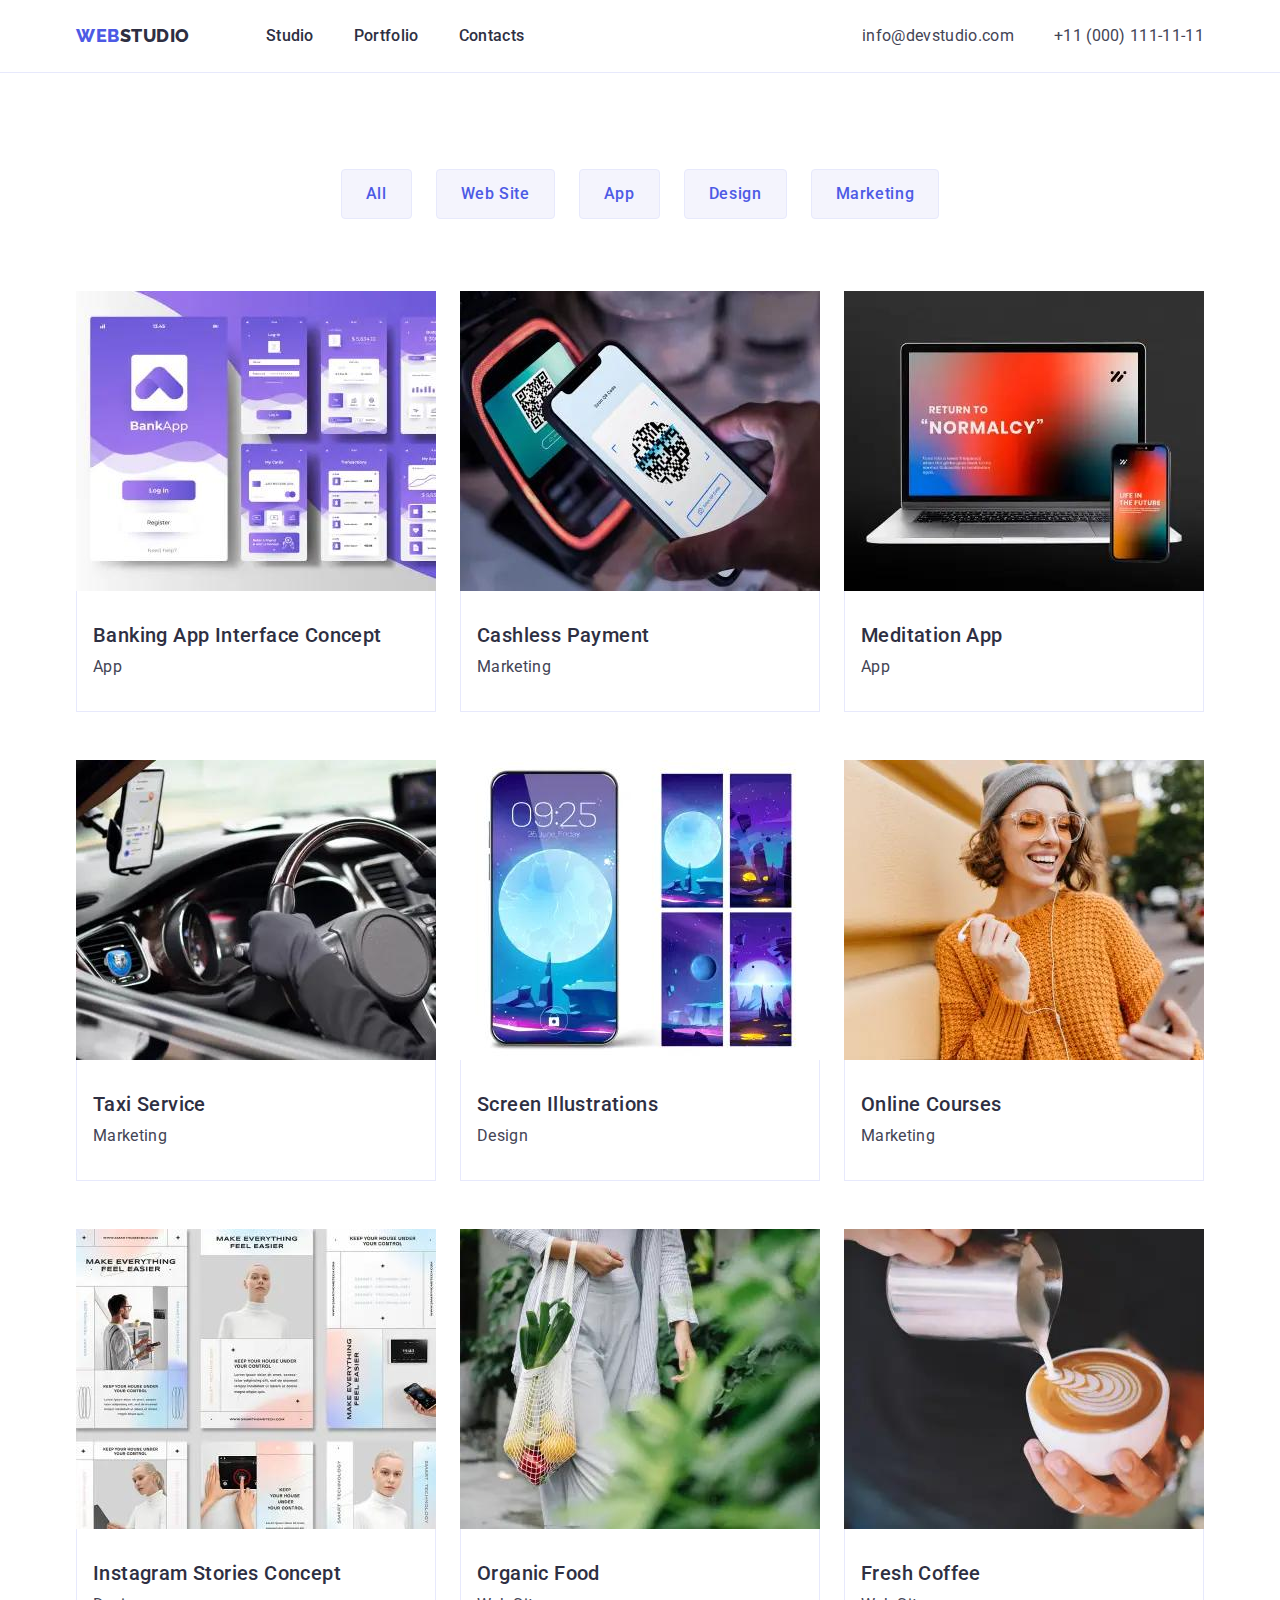
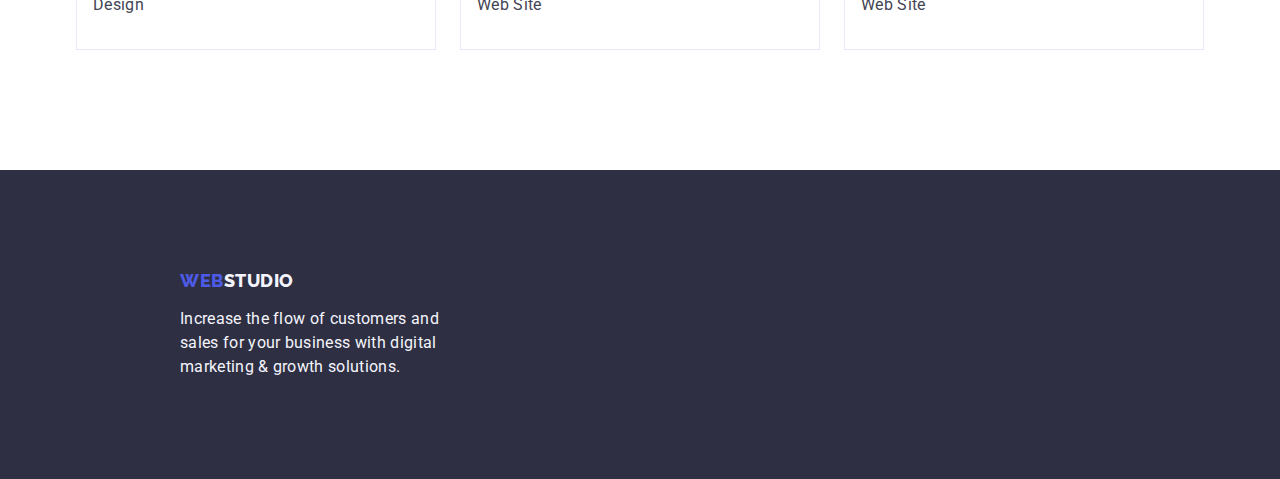
==== portfolio.html @ e99a3bf4 "Initial commit" ====
<!DOCTYPE html>
<html lang="en">
  <head>
    <meta charset="UTF-8" />
    <meta name="viewport" content="width=device-width, initial-scale=1.0" />
    <title>Portfolio</title>
    <link rel="preconnect" href="https://fonts.googleapis.com" />
    <link rel="preconnect" href="https://fonts.gstatic.com" crossorigin />
    <link
      href="https://fonts.googleapis.com/css2?family=Raleway:wght@800&family=Roboto:wght@400;500;700;900&display=swap"
      rel="stylesheet"
    />
    <!-- Normalize -->
    <link
      rel="stylesheet"
      href="https://cdn.jsdelivr.net/npm/modern-normalize@2.0.0/modern-normalize.min.css"
    />
    <link rel="stylesheet" href="./css/styles.css" />
  </head>
  <body>
    <!-- header -->
    <header class="header">
      <!-- navigation -->
      <div class="container header-div">
        <nav class="navigator">
          <a class="logo-header link" href="./index.html"
            >Web<span class="logo-color">Studio</span></a
          >
          <ul class="menu list">
            <li class="menu-item">
              <a class="menu-link link" href="./index.html">Studio</a>
            </li>
            <li class="menu-item">
              <a class="menu-link link" href="./portfolio.html">Portfolio</a>
            </li>
            <li class="menu-item">
              <a class="menu-link link" href="">Contacts</a>
            </li>
          </ul>
        </nav>
        <address class="contact">
          <ul class="contact-list list">
            <li class="contact-item">
              <a class="contact-link link" href="mailto:info@devstudio.com"
                >info@devstudio.com</a
              >
            </li>
            <li class="contact-item">
              <a class="contact-link link" href="tel:+110001111111"
                >+11 (000) 111-11-11</a
              >
            </li>
          </ul>
        </address>
      </div>
    </header>
    <main>
      <section class="portfolio">
        <div class="container">
          <h1 class="main-title visually-hidden">Work gallery</h1>
          <ul class="menu-list list">
            <li class="menu-items">
              <button class="menu-btn-item" type="button">All</button>
            </li>
            <li class="menu-items">
              <button class="menu-btn-item" type="button">Web Site</button>
            </li>
            <li class="menu-items">
              <button class="menu-btn-item" type="button">App</button>
            </li>
            <li class="menu-items">
              <button class="menu-btn-item" type="button">Design</button>
            </li>
            <li class="menu-items">
              <button class="menu-btn-item" type="button">Marketing</button>
            </li>
          </ul>
          <ul class="gallety-list list">
            <li class="gallety-item">
              <a class="link">
                <img
                  class="gallery-img"
                  src="./images/portfolio/banking-app.jpg"
                  alt="Banking App Interface Concept"
                  width="360"
                />
                <div class="gallery-box">
                  <h2 class="gallery-title">Banking App Interface Concept</h2>
                  <p class="gallery-desc">App</p>
                </div>
              </a>
            </li>
            <li class="gallety-item">
              <a class="link">
                <img
                  class="gallery-img"
                  src="./images/portfolio/cashless-payment.jpg"
                  alt="Cashless Payment"
                  width="360"
                />
                <div class="gallery-box">
                  <h2 class="gallery-title">Cashless Payment</h2>
                  <p class="gallery-desc">Marketing</p>
                </div>
              </a>
            </li>
            <li class="gallety-item">
              <a class="link">
                <img
                  class="gallery-img"
                  src="./images/portfolio/meditation-app.jpg"
                  alt="Meditation App"
                  width="360"
                />
                <div class="gallery-box">
                  <h2 class="gallery-title">Meditation App</h2>
                  <p class="gallery-desc">App</p>
                </div>
              </a>
            </li>
            <li class="gallety-item">
              <a class="link">
                <img
                  class="gallery-img"
                  src="./images/portfolio/taxi-service.jpg"
                  alt="Taxi Service"
                  width="360"
                />
                <div class="gallery-box">
                  <h2 class="gallery-title">Taxi Service</h2>
                  <p class="gallery-desc">Marketing</p>
                </div>
              </a>
            </li>
            <li class="gallety-item">
              <a class="link">
                <img
                  class="gallery-img"
                  src="./images/portfolio/screen-illustrations.jpg"
                  alt="Screen Illustrations"
                  width="360"
                />
                <div class="gallery-box">
                  <h2 class="gallery-title">Screen Illustrations</h2>
                  <p class="gallery-desc">Design</p>
                </div>
              </a>
            </li>
            <li class="gallety-item">
              <a class="link">
                <img
                  class="gallery-img"
                  src="./images/portfolio/online-courses.jpg"
                  alt="Marketing Online Courses"
                  width="360"
                />
                <div class="gallery-box">
                  <h2 class="gallery-title">Online Courses</h2>
                  <p class="gallery-desc">Marketing</p>
                </div>
              </a>
            </li>
            <li class="gallety-item">
              <a class="link">
                <img
                  class="gallery-img"
                  src="./images/portfolio/instagram.jpg"
                  alt="Instagram Stories Concept"
                  width="360"
                />
                <div class="gallery-box">
                  <h2 class="gallery-title">Instagram Stories Concept</h2>
                  <p class="gallery-desc">Design</p>
                </div>
              </a>
            </li>
            <li class="gallety-item">
              <a class="link"
                ><img
                  class="gallery-img"
                  src="./images/portfolio/organic-food.jpg"
                  alt="Web Site Organic Food"
                  width="360"
                />
                <div class="gallery-box">
                  <h2 class="gallery-title">Organic Food</h2>
                  <p class="gallery-desc">Web Site</p>
                </div>
              </a>
            </li>
            <li class="gallety-item">
              <a class="link"
                ><img
                  class="gallery-img"
                  src="./images/portfolio/fresh-coffee.jpg"
                  alt="web site Fresh Coffee"
                  width="360"
                />
                <div class="gallery-box">
                  <h2 class="gallery-title">Fresh Coffee</h2>
                  <p class="gallery-desc">Web Site</p>
                </div>
              </a>
            </li>
          </ul>
        </div>
      </section>
    </main>
    <!-- footer -->
    <footer class="footer">
      <div class="container footer-left">
        <a class="logo-footer link" href="./index.html"
          >Web<span class="logo-color-white">Studio</span></a
        >
        <p class="footer-text">
          Increase the flow of customers and sales for your business with
          digital marketing & growth solutions.
        </p>
      </div>
    </footer>
  </body>
</html>
---- css/styles.css ----
:root {
  /* Colors */
  --primary-brand: #4D5AE5;
  --pressed-state: #404BBF;
  --dark: #2E2F42;
  --success: #31D0AA;
  --text: #434455;
  --subtitle-text: #8E8F99;
  --accent: #ECF1F4;
  --accent-secondary: #e7e9fc;
  --light: #F4F4FD;
  --modal-overlay: rgba(46, 47, 66, 0.4);
  --hero-background: rgba(46, 47, 66, 0.7);
  --white-background: #ffffff;
  --modal-background: #FCFCFC;

  --indent: 24px;
  /* --items: 3; */
  /* fonts */
  --primary-font: 'Roboto', sans-serif;
}

/* basic style */
body {
  font-family: var(--primary-font);
  color: var(--text, #434455);
  background-color: var(--white-background, #ffffff);
}

h1,
h2,
h3,
h4,
h5,
h6 {
  color: var(--dark, #2E2F42);
}

h1,
h2,
h3,
h4,
h5,
h6,
p {
  margin: 0;
}

a {
  text-decoration: none;
  color: currentColor;
}

ul {
  list-style: none;
  padding: 0;
  margin: 0;
}

.img {
  display: block;
  max-width: 100%;
  height: auto;
}

button {
  font-family: inherit;
  color: inherit;
  cursor: pointer;
}

.link {
  text-decoration: none;

}

.list {
  list-style: none;
  margin: 0;
  padding: 0;
}

img {
  display: block;
  /* width: 100%;
    height: auto; */
}

.visually-hidden {
  position: absolute;
  white-space: nowrap;
  width: 1px;
  height: 1px;
  overflow: hidden;
  border: 0;
  padding: 0;
  clip: rect(0 0 0 0);
  clip-path: inset(50%);
  margin: -1px;
}

.container {
  width: 1158px;
  padding-left: 15px;
  padding-right: 15px;
  margin-left: auto;
  margin-right: auto;
}

/* flex grid */
.card-set {
  display: flex;
  flex-wrap: wrap;
  gap: var(--indent)
}

.card-set-items {
  flex-basis: calc((100% - var(--indent) * (var(--items) - 1) / var(--items)));
}

/* header */

.header {
  border-bottom: 1px solid #e7e9fc;
}

.header-div {
  display: flex;
  align-items: center;
  /* padding-bottom: 24px;
padding-top: 24px; */

}

.logo-header {
  font-family: 'Raleway', sans-serif;
  color: var(--primary-brand, #4D5AE5);
  font-size: 18px;
  font-weight: 800;
  line-height: 1.17;
  letter-spacing: 0.03em;
  text-transform: uppercase;
  margin-right: 76px;
  padding-bottom: 24px;
  padding-top: 24px;
}

.logo-color {
  color: var(--dark, #2E2F42);
}


.navigator {
  display: flex;
  align-items: center;

  /* padding-bottom: 24px;
padding-top: 24px; */


}

.menu {
  display: flex;
  gap: 40px;
}

.menu-item {

}

.menu-link {

  font-size: 16px;
  font-weight: 500;
  line-height: 1.5;
  letter-spacing: 0.02em;
  color: var(--dark, #2E2F42);

  padding-top: 24px;
  padding-bottom: 24px;
}

.menu-link:hover,
.menu-link:focus {
  color: var(--pressed-state, #404BBF);
}

.contact {
  font-style: normal;
  margin-left: auto;
}

.contact-list {
  display: flex;
  gap: 40px;
}

.contact-item {
  padding-top: 24px;
  padding-bottom: 24px;
}

.contact-link {
  font-size: 16px;
  line-height: 24px;
  letter-spacing: 0.32px;
  color: var(--text, #434455);
}

.contact-link:hover,
.contact-link:focus {
  color: var(--pressed-state, #404BBF);
}

/* HERO */
.hero {
  background-color: var(--dark, #2E2F42);
  padding-bottom: 188px;
  padding-top: 188px;
}

.hero-title {
  font-size: 56px;
  font-weight: 700;
  line-height: 1.07;
  letter-spacing: 0.02em;
  color: var(--white-background, #FFF);
  text-align: center;

  max-width: 496px;
  text-align: center;
  margin-left: auto;
  margin-right: auto;
  margin-bottom: 48px;
}

.hero-button {
  font-size: 16px;
  font-weight: 500;
  line-height: 1.5;
  letter-spacing: 0.04em;
  color: var(--white-background, #FFF);
  background-color: var(--primary-brand, #4D5AE5);

  display: block;
  padding: 16px 32px;
  min-width: 169px;
  height: 56px;
  margin-left: auto;
  margin-right: auto;
  border: none;
  border-radius: 4px;
  background: var(--iris, #4D5AE5);
  box-shadow: 0px 4px 4px 0px rgba(0, 0, 0, 0.15);
}

.hero-button:hover,
.hero-button:focus {
  background-color: var(--pressed-state, #404BBF);
}

/* Advantages */
.advantages {
  padding-top: 120px;
  padding-bottom: 120px;

}

.advantages-title {}

.advantages-list {
  display: flex;
  gap: 24px;

}

.advantages-item {
  flex-basis: calc((100% - 72px) / 4);
}

.subtitle {
  font-size: 20px;
  font-weight: 500;
  line-height: 1.2;
  letter-spacing: 0.02em;
  margin-bottom: 8px;
}

.item-desc {
  font-size: 16px;
  line-height: 1.5;
  letter-spacing: 0.02em;
}

/* Our works */
.work {
  padding-bottom: 120px;
}

.work-title {
  text-align: center;
  font-size: 36px;
  font-weight: 700;
  line-height: 1.11;
  letter-spacing: 0.02em;
  text-transform: capitalize;

  margin-bottom: 72px;
  margin-left: auto;
  margin-right: auto;
}

.work-list {
  display: flex;
  gap: 24px;
}

.work-item {
  flex-basis: calc((100% - 3 * 16px) / 3);
}

.work-pic {}


/* Our team */
.team {
  background-color: var(--light, #F4F4FD);
  padding-top: 120px;
  padding-bottom: 120px;
}

.team-title {
  text-align: center;
  font-size: 36px;
  font-weight: 700;
  line-height: 1.11;
  letter-spacing: 0.02em;
  text-transform: capitalize;
  margin-bottom: 72px;
}

.team-list {
  display: flex;
  gap: 24px;
}

.team-item {
  flex-basis: calc((100% - 3 * 24px) / 4);
  background-color: var(--white-background, #ffffff);
  box-shadow: 0px 2px 1px 0px rgba(46, 47, 66, 0.08), 0px 1px 1px 0px rgba(46, 47, 66, 0.16), 0px 1px 6px 0px rgba(46, 47, 66, 0.08);
  border-radius: 0px 0px 4px 4px;
}

.img {
  display: block;
}


/* .team-pic {
} */
.team-subtitle {
  text-align: center;
  font-size: 20px;
  font-weight: 500;
  line-height: 1.2;
  letter-spacing: 0.02em;

  margin-bottom: 8px;
}

.subtitle-desc {
  text-align: center;
  font-size: 16px;
  line-height: 1.5;
  letter-spacing: 0.02em;
}

.team-card {
  padding: 32px 16px;
}

/* footer */
.footer {
  background-color: var(--dark, #2E2F42);
  padding-top: 100px;
  padding-bottom: 100px;
}

.logo-footer {
  font-family: 'Raleway', sans-serif;
  color: var(--primary-brand, #4D5AE5);
  font-size: 18px;
  font-weight: 800;
  line-height: 1.17;
  letter-spacing: 0.03em;
  text-transform: uppercase;

  display: inline-block;
  margin-bottom: 16px;
}

.logo-color-white {
  color: var(--light, #F4F4FD)
}

.footer-text {
  color: var(--light, #F4F4FD);
  font-size: 16px;
  line-height: 1.5;
  letter-spacing: 0.02em;

  max-width: 264px;
}

.footer-left {
  margin-left: 165px;
}

/* portfolio */
.portfolio {
  padding-top: 96px;
  padding-bottom: 120px;
}
.main-title {}

.menu-list {
  display: flex;
  gap: 24px;
  margin-bottom: 72px;
  justify-content: center; 
}

.menu-items {
  
}

.menu-btn-item {
  color: var(--primary-brand, #4D5AE5);
  background-color: var(--light, #F4F4FD);
  border: 1px solid var(--accent-secondary, #e7e9fc);
  border-radius: 4px; 
  padding: 12px 24px;

  text-align: center;
  font-size: 16px;
  font-weight: 500;
  line-height: 1.5;
  letter-spacing: 0.04em;
 
}

.menu-btn-item:hover,
.menu-btn-item:focus {
  color: var(--white-background, #FFF);
  background-color: var(--pressed-state, #404BBF);
  border: 1px solid transparent;
}

/* gallery */

.gallety-list {
  display: flex;
  flex-wrap: wrap;
  column-gap: 24px;
  row-gap: 48px; 
}

.gallety-item {
  width: calc((100% - 48px) / 3)
}

.gallery-img {}

.gallery-box {
  padding: 32px 16px;
  border: 1px solid #e7e9fc;
  border-top: none; 
}

.gallery-title {
  font-size: 20px;
  font-weight: 500;
  line-height: 1.2;
  letter-spacing: 0.02em;
  margin-bottom: 8px
}

.gallery-desc {
  font-size: 16px;
  line-height: 1.5;
  letter-spacing: 0.02em;

}
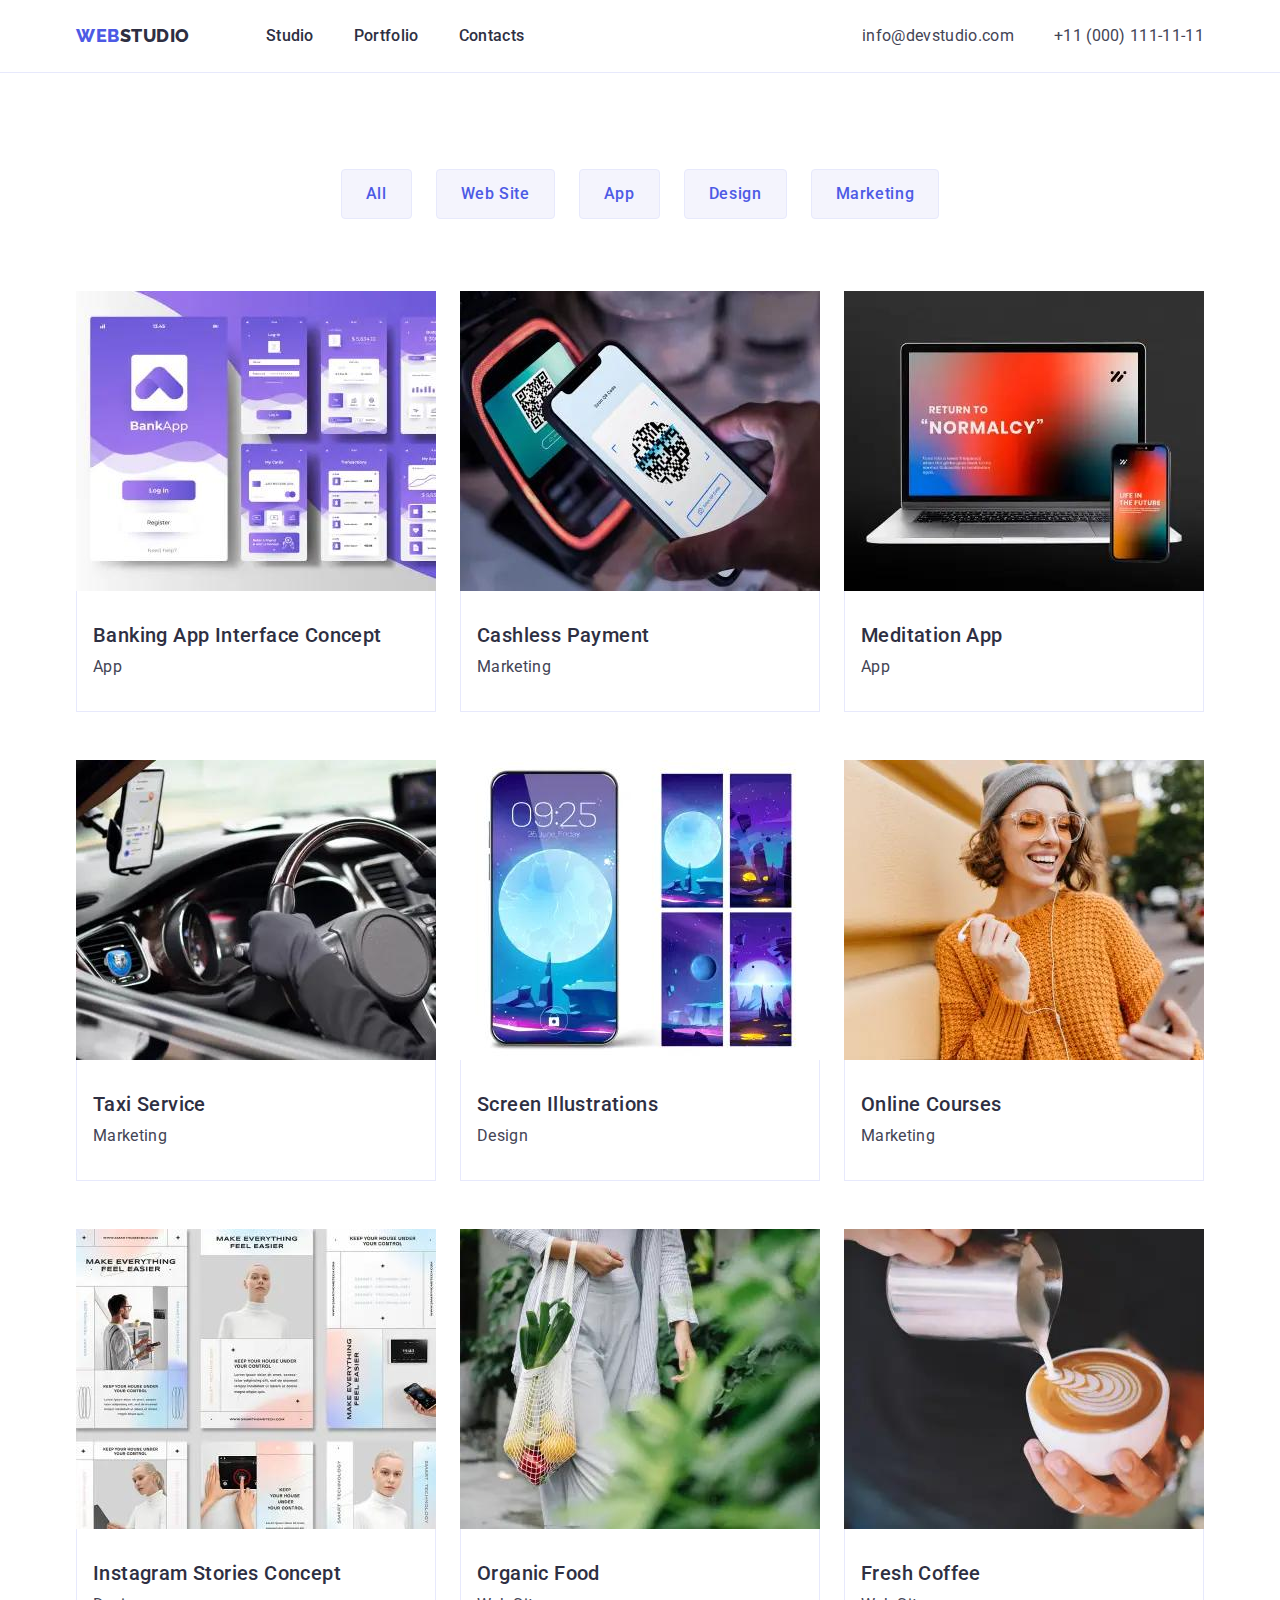
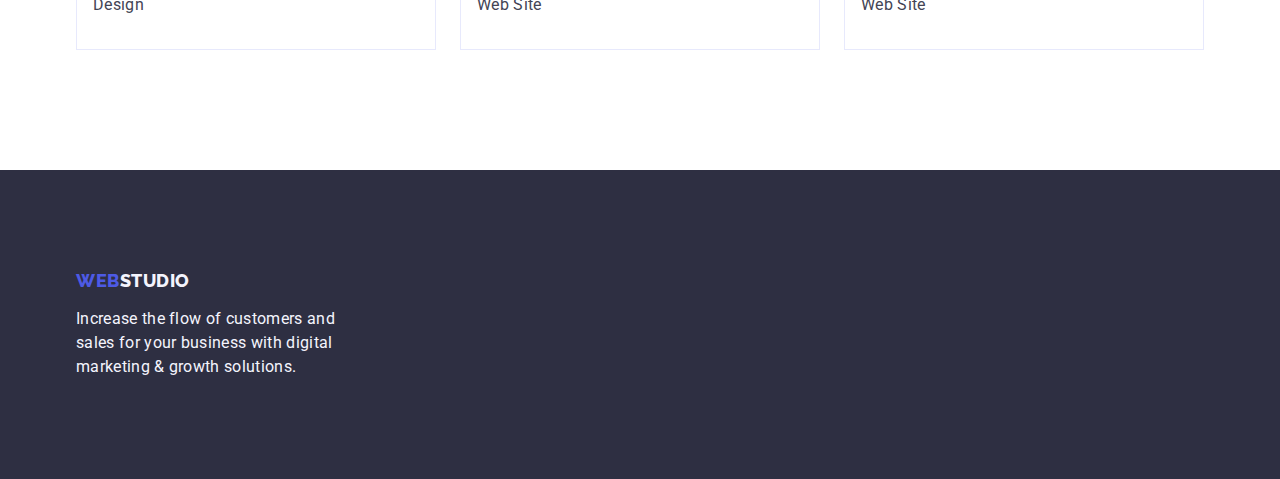
==== commit 2d0ce75a: "icons" ====
--- a/portfolio.html
+++ b/portfolio.html
@@ -75,8 +75,8 @@
               <button class="menu-btn-item" type="button">Marketing</button>
             </li>
           </ul>
-          <ul class="gallety-list list">
-            <li class="gallety-item">
+          <ul class="gallery-list list">
+            <li class="gallery-item">
               <a class="link">
                 <img
                   class="gallery-img"
@@ -90,7 +90,7 @@
                 </div>
               </a>
             </li>
-            <li class="gallety-item">
+            <li class="gallery-item">
               <a class="link">
                 <img
                   class="gallery-img"
@@ -104,7 +104,7 @@
                 </div>
               </a>
             </li>
-            <li class="gallety-item">
+            <li class="gallery-item">
               <a class="link">
                 <img
                   class="gallery-img"
@@ -118,7 +118,7 @@
                 </div>
               </a>
             </li>
-            <li class="gallety-item">
+            <li class="gallery-item">
               <a class="link">
                 <img
                   class="gallery-img"
@@ -132,7 +132,7 @@
                 </div>
               </a>
             </li>
-            <li class="gallety-item">
+            <li class="gallery-item">
               <a class="link">
                 <img
                   class="gallery-img"
@@ -146,7 +146,7 @@
                 </div>
               </a>
             </li>
-            <li class="gallety-item">
+            <li class="gallery-item">
               <a class="link">
                 <img
                   class="gallery-img"
@@ -160,7 +160,7 @@
                 </div>
               </a>
             </li>
-            <li class="gallety-item">
+            <li class="gallery-item">
               <a class="link">
                 <img
                   class="gallery-img"
@@ -174,7 +174,7 @@
                 </div>
               </a>
             </li>
-            <li class="gallety-item">
+            <li class="gallery-item">
               <a class="link"
                 ><img
                   class="gallery-img"
@@ -188,7 +188,7 @@
                 </div>
               </a>
             </li>
-            <li class="gallety-item">
+            <li class="gallery-item">
               <a class="link"
                 ><img
                   class="gallery-img"
--- a/css/styles.css
+++ b/css/styles.css
@@ -216,6 +216,12 @@
 /* HERO */
 .hero {
   background-color: var(--dark, #2E2F42);
+  background-image:linear-gradient(rgba(46, 47, 66, 0.70), rgba(46, 47, 66, 0.70)), url('../images/people-office.jpg');
+  background-repeat: no-repeat;
+  background-size: cover;
+  max-width: 1440px;
+  margin: 0 auto;
+  background-position: center;
   padding-bottom: 188px;
   padding-top: 188px;
 }
@@ -271,9 +277,25 @@
 
 .advantages-list {
   display: flex;
-  gap: 24px;
-
-}
+  gap: 24px;}
+
+.advantages-pic {
+  display: flex;
+  justify-content: center;
+  align-items: center;
+  width: 264px;
+  height: 112px;
+
+  background-color: var(--light);
+  border-radius: 4px;
+  margin-bottom: 8px;
+}
+
+
+.advantages-icon{
+  fill: #404BBF;
+}
+
 
 .advantages-item {
   flex-basis: calc((100% - 72px) / 4);
@@ -368,16 +390,100 @@
 
   margin-bottom: 8px;
 }
+/* Social icons */
+.social {
+  display: flex;
+  justify-content: center;
+  gap: 24px;
+
+}
+.social-item {
+
+}
+.social-link{
+  display: flex;
+  justify-content: center;
+  align-items: center;
+  width: 40px;
+  height: 40px;
+
+  background-color: var(--primary-brand);
+  border-radius: 50%;
+
+}
+.social-link:hover,
+.social-link:focus{
+  background-color: var(--success);
+}
+.social-icon {
+  fill: var(--light);
+}
+
 
 .subtitle-desc {
   text-align: center;
   font-size: 16px;
   line-height: 1.5;
   letter-spacing: 0.02em;
+  margin-bottom: 8px;
 }
 
 .team-card {
   padding: 32px 16px;
+}
+
+/* CUSTOMERS */
+
+.customers {
+  padding-top: 120px;
+  padding-bottom: 120px;
+}
+
+.customers-title{
+font-size: 36px;
+font-weight: 700;
+line-height: 1.11;
+letter-spacing: 0.02em;
+text-align: center;
+text-transform: capitalize;
+
+margin-bottom: 72px;
+}
+
+.customers-list {
+  display: flex;
+  justify-content: center;
+  gap: 24px;
+
+
+}
+
+.customers-items {
+
+}
+
+.customers-link {
+  display: flex;
+  justify-content: center;
+  align-items: center;
+  width: 168px;
+  height: 88px;
+
+
+  border-radius: 4px;
+  border: 1px solid var(--subtitle-text);
+}
+.customers-icon {
+  fill: var(--text);
+}
+.customers-link:hover,
+.customers-link:focus{
+  border-color: var(--pressed-state);
+
+}
+.customers-link:hover .customers-icon,
+.customers-link:focus .customers-icon{
+  fill: var(--pressed-state);
 }
 
 /* footer */
@@ -385,6 +491,14 @@
   background-color: var(--dark, #2E2F42);
   padding-top: 100px;
   padding-bottom: 100px;
+}
+.footer-flex{
+  display: flex;
+  gap: 120px;
+
+}
+.footer-left {
+
 }
 
 .logo-footer {
@@ -413,9 +527,46 @@
   max-width: 264px;
 }
 
-.footer-left {
-  margin-left: 165px;
-}
+.footer-right {}
+
+.footer-media {
+font-size: 16px;
+font-weight: 500;
+line-height: 1.5;
+letter-spacing: 0.02em;
+color: var(--white-background);
+
+margin-bottom: 16px;
+}
+
+.media {
+  display: flex;
+  justify-content: center;
+  gap: 16px;
+
+}
+.social-item {
+
+}
+.media-link{
+  display: flex;
+  justify-content: center;
+  align-items: center;
+  width: 40px;
+  height: 40px;
+
+  background-color: var(--primary-brand);
+  border-radius: 50%;
+
+}
+.media-link:hover,
+.media-link:focus{
+  background-color: var(--success);
+}
+
+
+
+
 
 /* portfolio */
 .portfolio {
@@ -455,19 +606,23 @@
   color: var(--white-background, #FFF);
   background-color: var(--pressed-state, #404BBF);
   border: 1px solid transparent;
+  box-shadow: 0px 2px 2px 0px rgba(0, 0, 0, 0.12), 0px 2px 1px 0px rgba(0, 0, 0, 0.08), 0px 3px 1px 0px rgba(0, 0, 0, 0.10);
+
 }
 
 /* gallery */
 
-.gallety-list {
+.gallery-list {
   display: flex;
   flex-wrap: wrap;
   column-gap: 24px;
   row-gap: 48px; 
 }
 
-.gallety-item {
-  width: calc((100% - 48px) / 3)
+.gallery-item {
+width: calc((100% - 48px) / 3);
+
+background-color: var(--white-background) #FFF;
 }
 
 .gallery-img {}
@@ -475,7 +630,16 @@
 .gallery-box {
   padding: 32px 16px;
   border: 1px solid #e7e9fc;
-  border-top: none; 
+  border-top: none;
+}
+.link{
+  box-shadow: none;
+}
+
+.gallery-item:hover,
+.gallery-item:focus {
+  box-shadow: 0px 2px 1px 0px rgba(46, 47, 66, 0.08), 0px 1px 1px 0px rgba(46, 47, 66, 0.16), 0px 1px 6px 0px rgba(46, 47, 66, 0.08);
+  cursor: pointer;
 }
 
 .gallery-title {
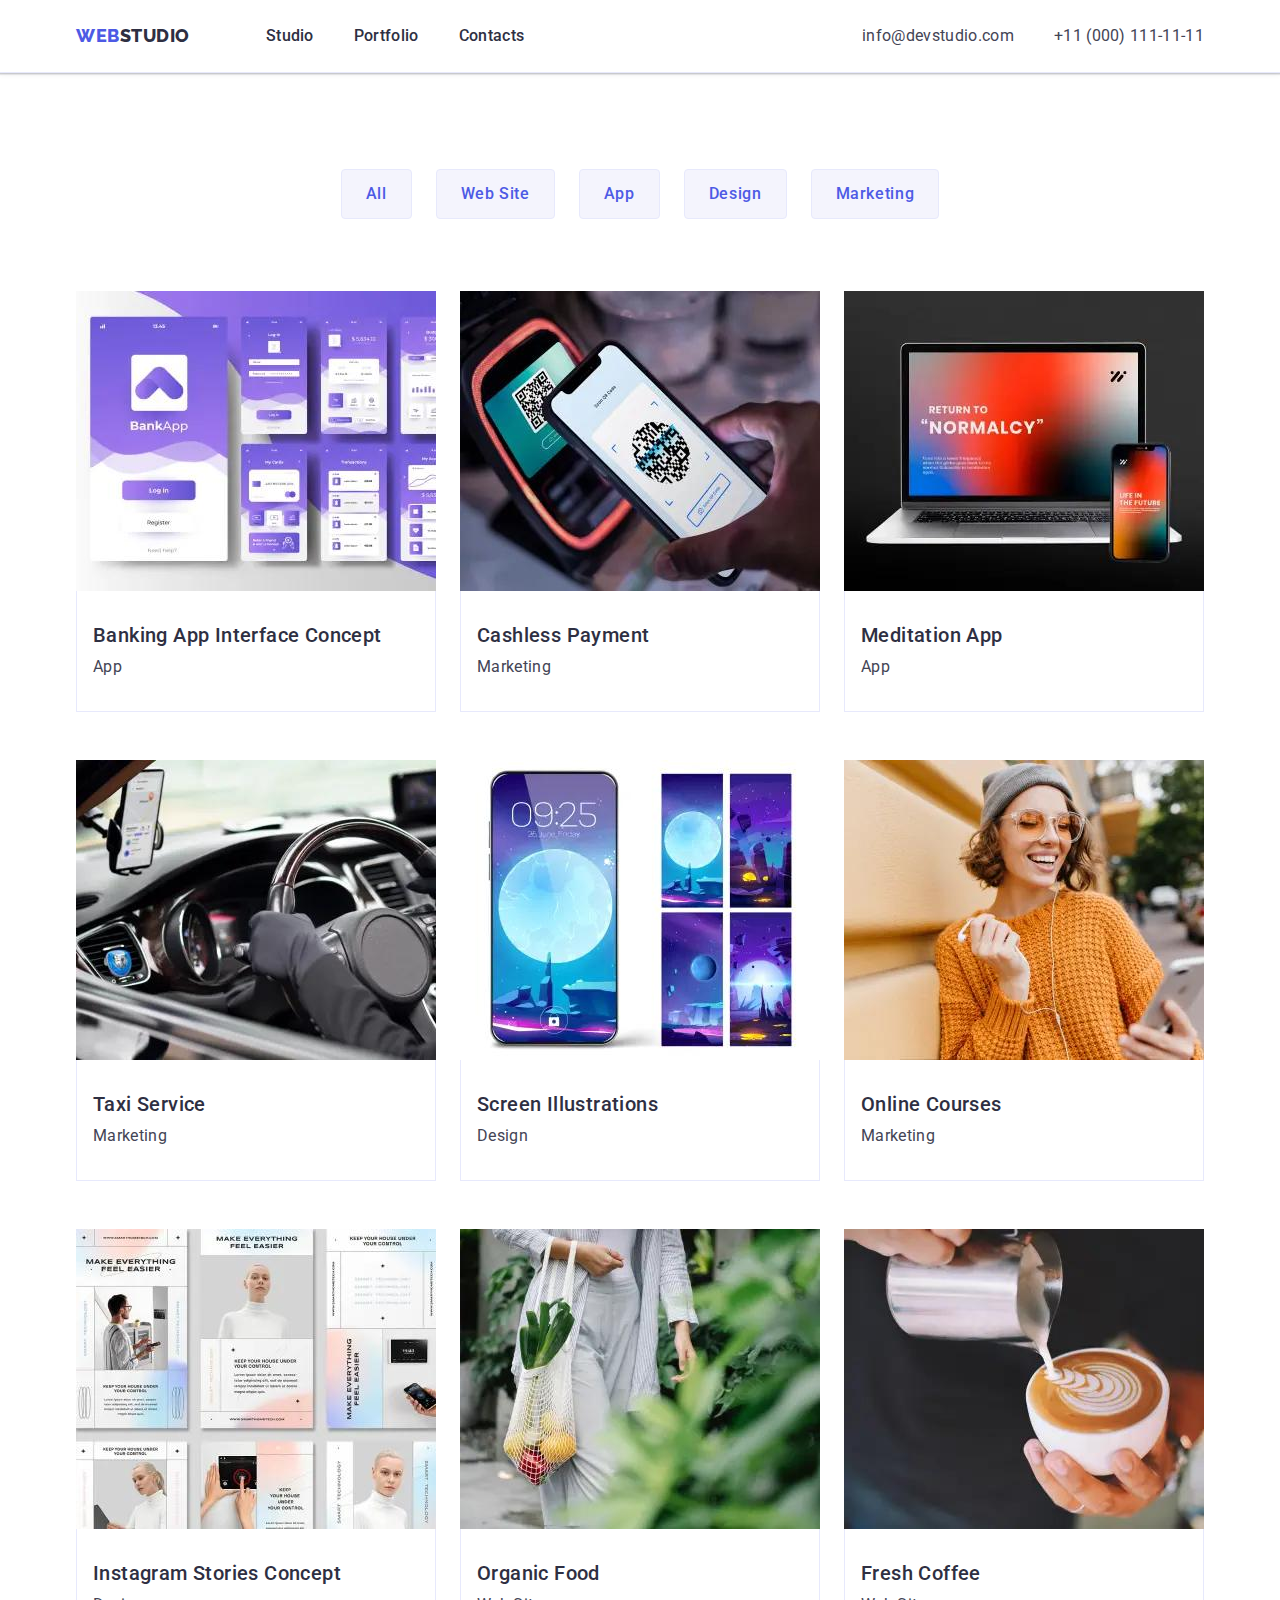
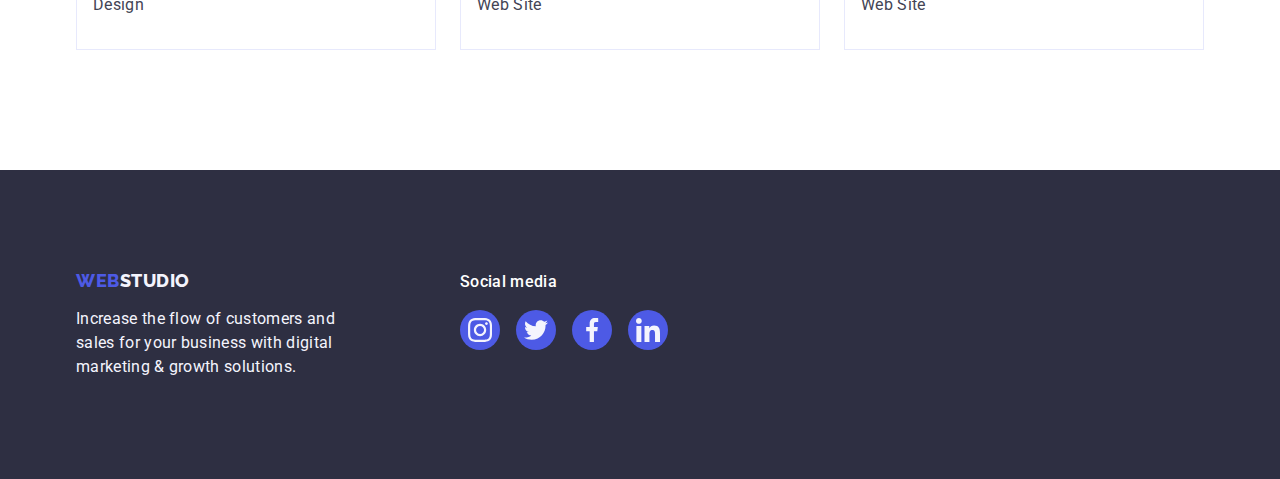
==== commit 5e2cd7b3: "mistake" ====
--- a/portfolio.html
+++ b/portfolio.html
@@ -20,40 +20,25 @@
   <body>
     <!-- header -->
     <header class="header">
+        
       <!-- navigation -->
       <div class="container header-div">
-        <nav class="navigator">
-          <a class="logo-header link" href="./index.html"
-            >Web<span class="logo-color">Studio</span></a
-          >
-          <ul class="menu list">
-            <li class="menu-item">
-              <a class="menu-link link" href="./index.html">Studio</a>
-            </li>
-            <li class="menu-item">
-              <a class="menu-link link" href="./portfolio.html">Portfolio</a>
-            </li>
-            <li class="menu-item">
-              <a class="menu-link link" href="">Contacts</a>
-            </li>
-          </ul>
-        </nav>
-        <address class="contact">
-          <ul class="contact-list list">
-            <li class="contact-item">
-              <a class="contact-link link" href="mailto:info@devstudio.com"
-                >info@devstudio.com</a
-              >
-            </li>
-            <li class="contact-item">
-              <a class="contact-link link" href="tel:+110001111111"
-                >+11 (000) 111-11-11</a
-              >
-            </li>
-          </ul>
-        </address>
-      </div>
-    </header>
+    <nav class="navigator">
+      <a class="logo-header link" href="./index.html">Web<span class="logo-color">Studio</span></a>
+      <ul class="menu list">
+        <li class="menu-item"><a class="menu-link link" href="./index.html" >Studio</a></li>
+        <li class="menu-item"><a class="menu-link link" href="./portfolio.html">Portfolio</a></li>
+        <li class="menu-item"><a class="menu-link link" href="">Contacts</a></li>
+      </ul>
+    </nav>
+    <address class="contact">
+      <ul class="contact-list list">
+        <li class="contact-item"><a class="contact-link link" href="mailto:info@devstudio.com">info@devstudio.com</a></li>
+        <li class="contact-item"><a class="contact-link link" href="tel:+110001111111">+11 (000) 111-11-11</a></li>
+      </ul>
+    </address>
+  </div>
+  </header>
     <main>
       <section class="portfolio">
         <div class="container">
@@ -208,15 +193,49 @@
     </main>
     <!-- footer -->
     <footer class="footer">
-      <div class="container footer-left">
-        <a class="logo-footer link" href="./index.html"
-          >Web<span class="logo-color-white">Studio</span></a
-        >
-        <p class="footer-text">
-          Increase the flow of customers and sales for your business with
-          digital marketing & growth solutions.
-        </p>
+      <div class="container footer-flex">
+      <div class="footer-left">
+      <a class="logo-footer link" href="./index.html"
+        >Web<span class="logo-color-white">Studio</span></a>
+          <p class="footer-text">
+            Increase the flow of customers and sales for your business with
+            digital marketing & growth solutions.
+          </p>
       </div>
+      <div class="footer-right">
+        <p class="footer-media">Social media</p>
+      <ul class="media">
+        <li class="media-item">
+          <a class="media-link" href="https://www.instagram.com/" target="_blank" rel="noopener noreferrer" aria-label="Instagram icon">
+            <svg class="social-icon" width="24" height="24">
+              <use href="./images/icons.svg#icon-instagram"></use>
+            </svg>
+          </a>
+        </li>
+        <li class="media-item">
+          <a class="media-link" href="https://twitter.com/" target="_blank" rel="noopener noreferrer" aria-label="Twitter icon">
+            <svg class="social-icon" width="24" height="24">
+              <use href="./images/icons.svg#icon-twitter"></use>
+            </svg>
+          </a>
+        </li>
+        <li class="media-item">
+          <a class="media-link" href="https://www.facebook.com/" target="_blank" rel="noopener noreferrer" aria-label="Facebook icon">
+            <svg class="social-icon" width="24" height="24">
+              <use href="./images/icons.svg#icon-facebook"></use>
+            </svg>
+          </a>
+        </li>
+        <li class="media-item">
+          <a class="media-link" href="https://www.linkedin.com/" target="_blank" rel="noopener noreferrer" aria-label="Linedin icon">
+            <svg class="social-icon" width="24" height="24">
+              <use href="./images/icons.svg#icon-linkedin"></use>
+            </svg>
+          </a>
+        </li>
+      </ul>
+    </div>
+    </div>
     </footer>
   </body>
 </html>
--- a/css/styles.css
+++ b/css/styles.css
@@ -122,6 +122,7 @@
 
 .header {
   border-bottom: 1px solid #e7e9fc;
+  box-shadow: 0px 2px 1px rgba(46, 47, 66, 0.08), 0px 1px 1px rgba(46, 47, 66, 0.16), 0px 1px 6px rgba(46, 47, 66, 0.08); 
 }
 
 .header-div {
@@ -413,7 +414,7 @@
 }
 .social-link:hover,
 .social-link:focus{
-  background-color: var(--success);
+  background-color: var(--pressed-state);
 }
 .social-icon {
   fill: var(--light);
@@ -472,18 +473,15 @@
 
   border-radius: 4px;
   border: 1px solid var(--subtitle-text);
+  color: var(--subtitle-text);
 }
 .customers-icon {
-  fill: var(--text);
+  fill:currentColor;
 }
 .customers-link:hover,
 .customers-link:focus{
-  border-color: var(--pressed-state);
-
-}
-.customers-link:hover .customers-icon,
-.customers-link:focus .customers-icon{
-  fill: var(--pressed-state);
+  border: 1px solid var(--pressed-state);
+color: var(--pressed-state);
 }
 
 /* footer */
@@ -494,11 +492,11 @@
 }
 .footer-flex{
   display: flex;
-  gap: 120px;
+  align-items: baseline;
 
 }
 .footer-left {
-
+  margin-right: 120px;
 }
 
 .logo-footer {
@@ -633,11 +631,12 @@
   border-top: none;
 }
 .link{
+  display: block;
   box-shadow: none;
 }
 
-.gallery-item:hover,
-.gallery-item:focus {
+.link:hover,
+.link:focus {
   box-shadow: 0px 2px 1px 0px rgba(46, 47, 66, 0.08), 0px 1px 1px 0px rgba(46, 47, 66, 0.16), 0px 1px 6px 0px rgba(46, 47, 66, 0.08);
   cursor: pointer;
 }
